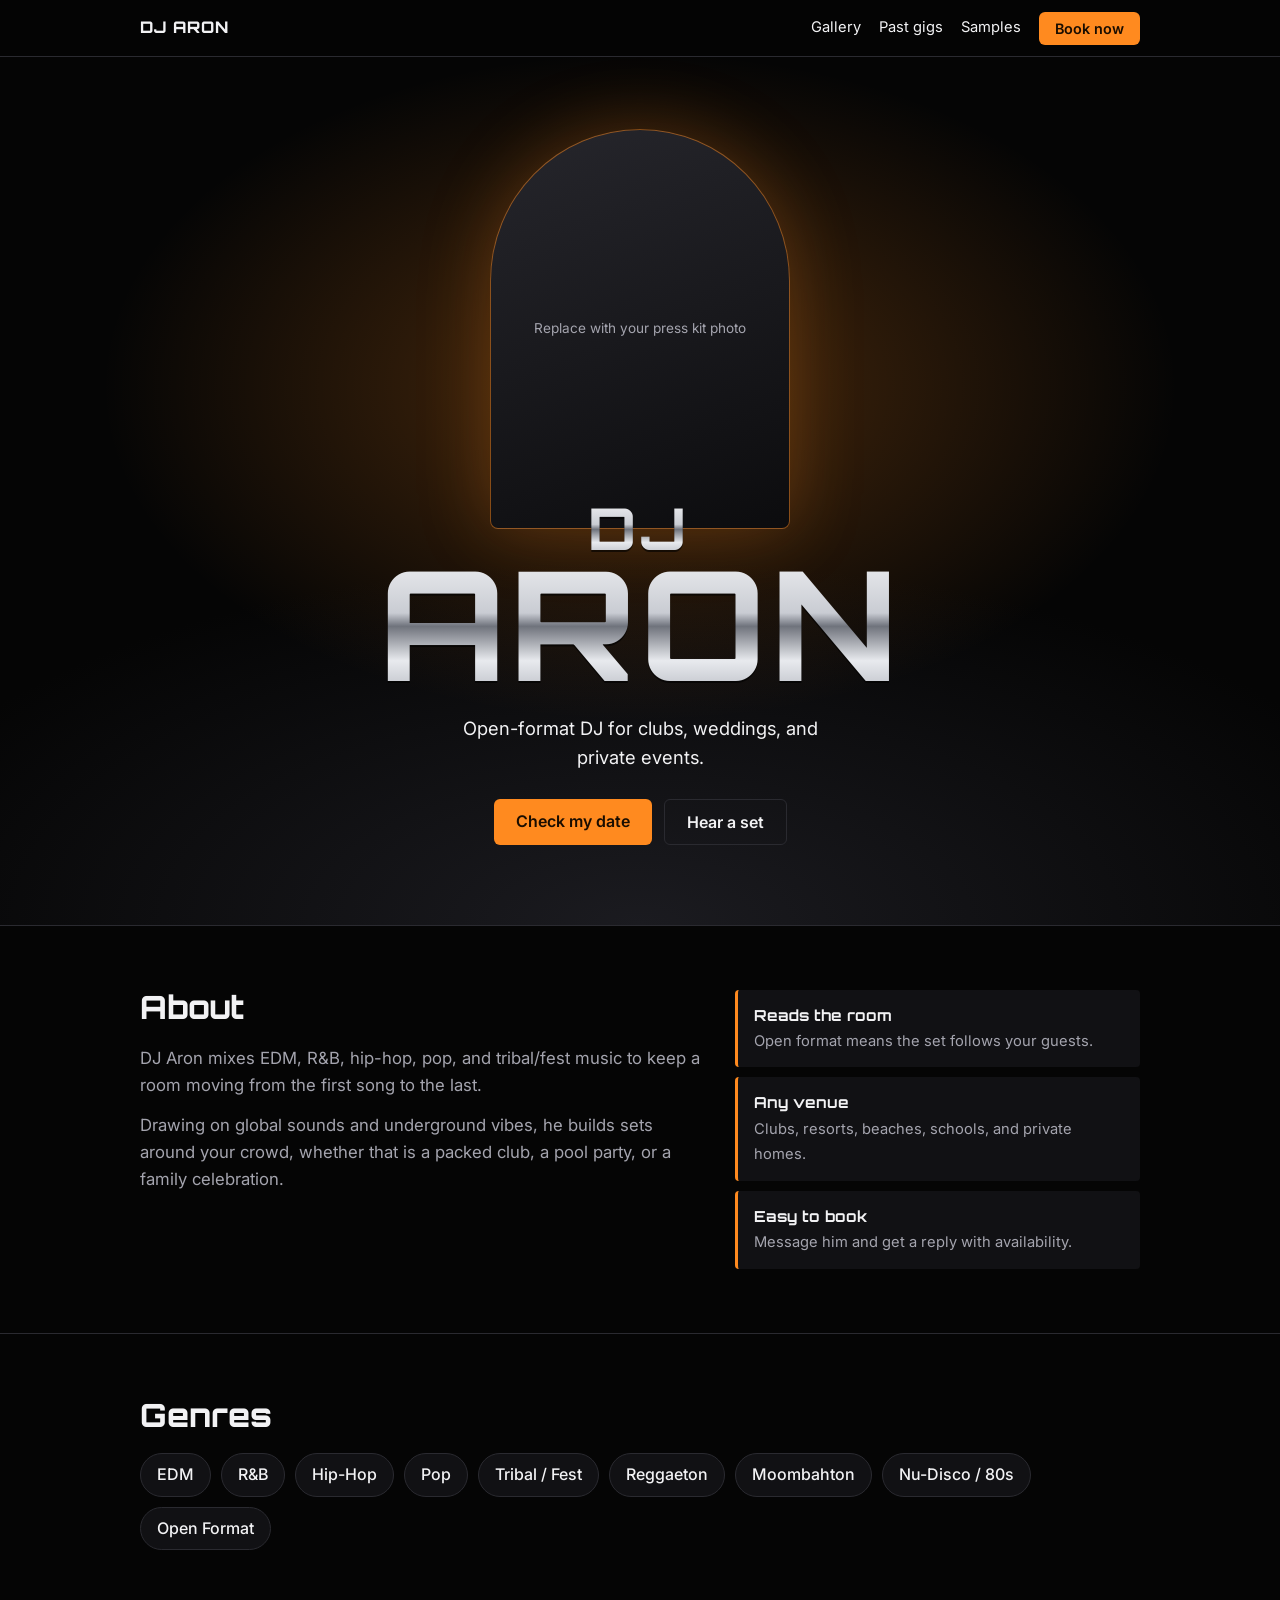
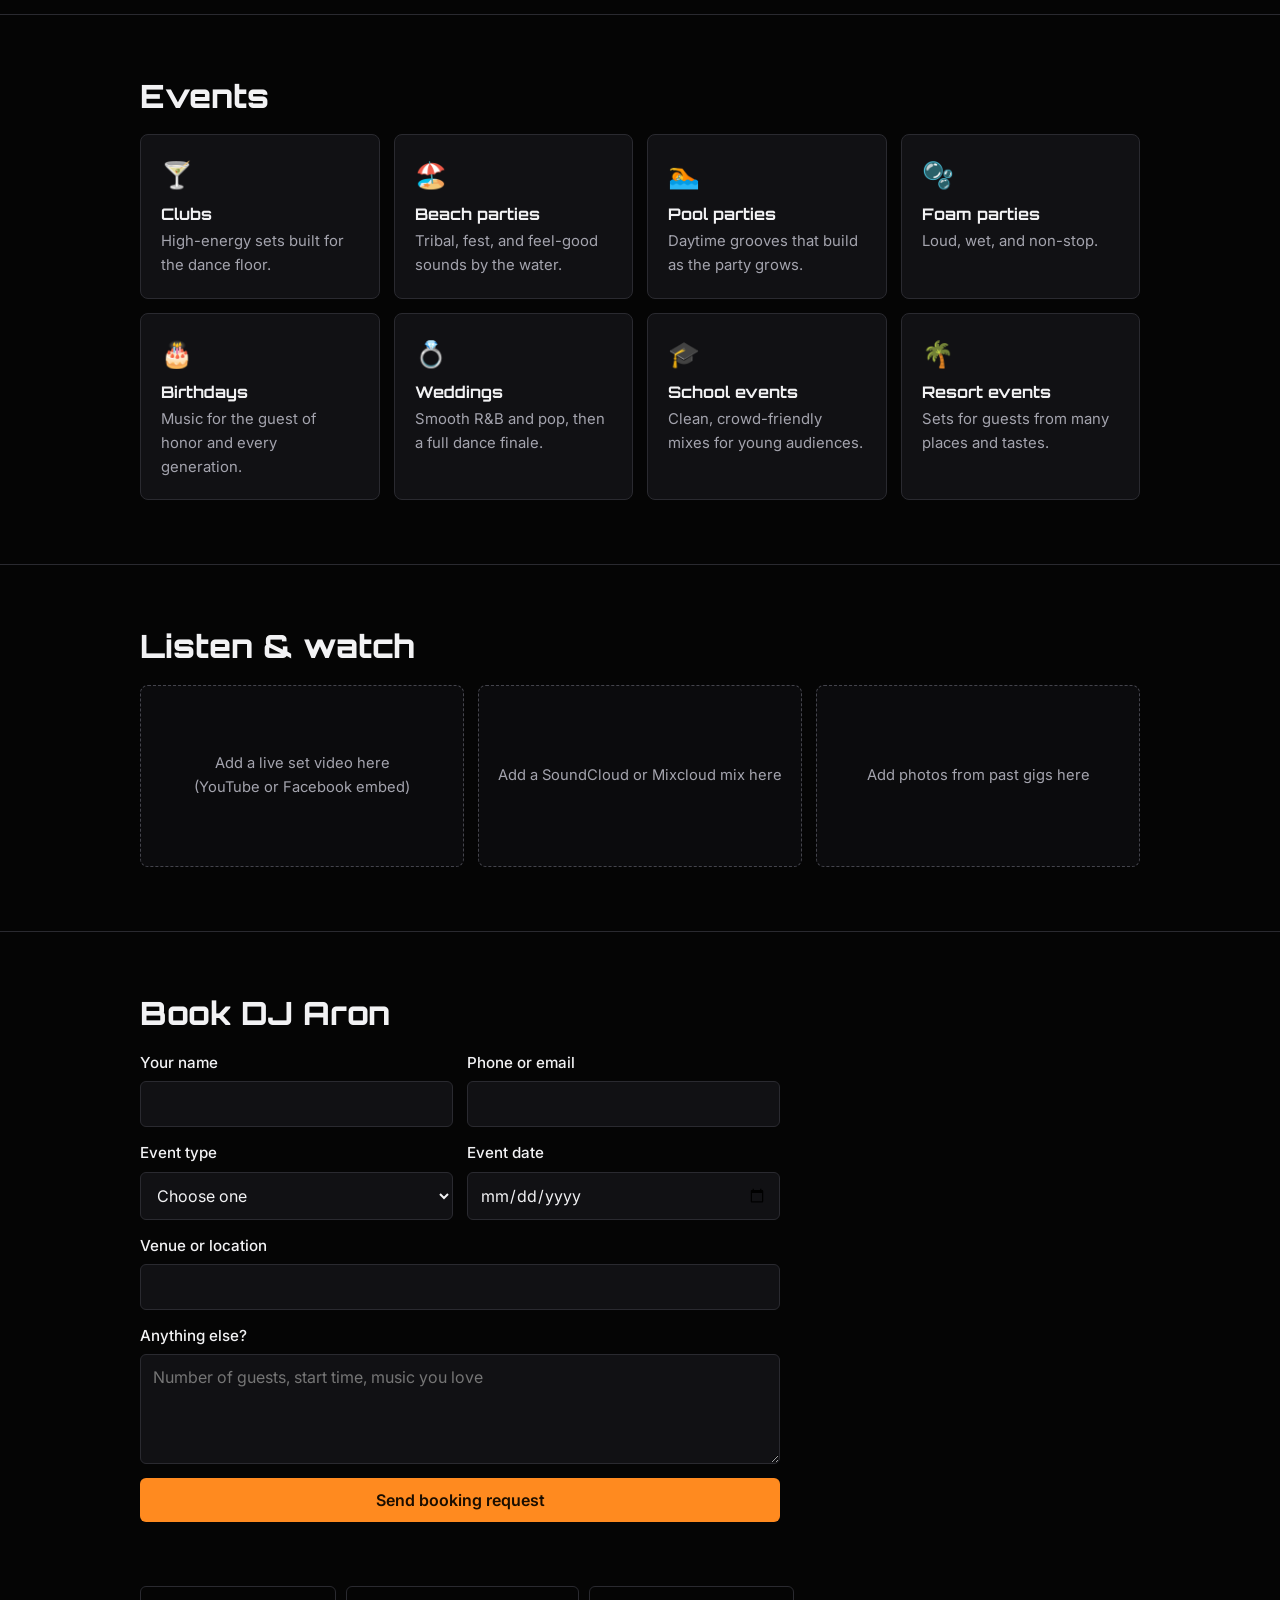
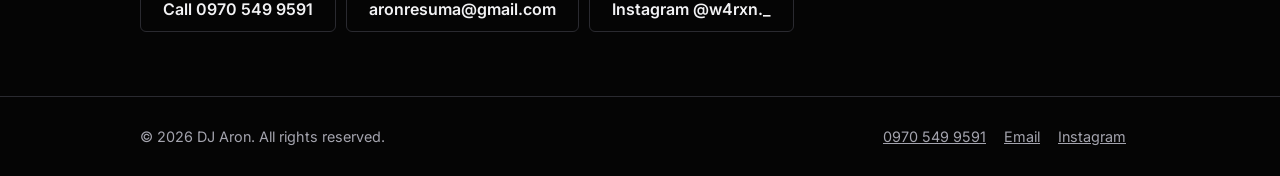
==== index.html @ 05e691f7 "Add files via upload" ====
<!DOCTYPE html>
<html lang="en">
<head>
  <meta charset="utf-8">
  <!-- Makes the page fit phone screens -->
  <meta name="viewport" content="width=device-width, initial-scale=1">
  <title>DJ Aron | Open-Format DJ for Parties, Weddings &amp; Events</title>

  <!-- Google Fonts (needs internet). Orbitron = headings, Inter = body text -->
  <link rel="preconnect" href="https://fonts.googleapis.com">
  <link href="https://fonts.googleapis.com/css2?family=Orbitron:wght@600;800&family=Inter:wght@400;500;600&display=swap" rel="stylesheet">

  <!-- Connects the CSS file (the look) -->
  <link rel="stylesheet" href="style.css">
</head>
<body>

  <!-- ===== NAVBAR ===== -->
  <nav>
    <div class="wrap">
      <a class="mark" href="#top">DJ ARON</a>
      <div class="links">
        <a href="gallery.html">Gallery</a>
        <a href="past-gigs.html">Past gigs</a>
        <a href="samples.html">Samples</a>
        <!-- href="#book" jumps to the element with id="book" -->
        <a class="btn" href="#book">Book now</a>
      </div>
    </div>
  </nav>

  <!-- ===== HERO (the first thing visitors see) ===== -->
  <header class="hero" id="top">
    <div class="wrap">
      <!-- To use a real photo: delete this div and write
           <img class="photo" src="aron.jpg" alt="DJ Aron">
           (put aron.jpg in the same folder as this file) -->
      <div class="photo" role="img" aria-label="Photo of DJ Aron">Replace with your press kit photo</div>

      <h1 class="logo" aria-label="DJ Aron">
        <span class="dj chrome">DJ</span><br>
        <span class="name chrome">ARON</span>
      </h1>

      <p class="tag">Open-format DJ for clubs, weddings, and private events.</p>

      <div class="row">
        <a class="btn" href="#book">Check my date</a>
        <a class="btn ghost" href="#sets">Hear a set</a>
      </div>
    </div>
  </header>

  <!-- ===== ABOUT ===== -->
  <section id="about">
    <div class="wrap about">
      <div>
        <h2>About</h2>
        <p>DJ Aron mixes EDM, R&amp;B, hip-hop, pop, and tribal/fest music to keep a room moving from the first song to the last.</p>
        <p>Drawing on global sounds and underground vibes, he builds sets around your crowd, whether that is a packed club, a pool party, or a family celebration.</p>
      </div>
      <ul class="facts">
        <li><b>Reads the room</b><span>Open format means the set follows your guests.</span></li>
        <li><b>Any venue</b><span>Clubs, resorts, beaches, schools, and private homes.</span></li>
        <li><b>Easy to book</b><span>Message him and get a reply with availability.</span></li>
      </ul>
    </div>
  </section>

  <!-- ===== GENRES ===== -->
  <section id="genres">
    <div class="wrap">
      <h2>Genres</h2>
      <ul class="chips">
        <li>EDM</li>
        <li>R&amp;B</li>
        <li>Hip-Hop</li>
        <li>Pop</li>
        <li>Tribal / Fest</li>
        <li>Reggaeton</li>
        <li>Moombahton</li>
        <li>Nu-Disco / 80s</li>
        <li>Open Format</li>
      </ul>
    </div>
  </section>

  <!-- ===== EVENTS (copy one card to add a new event type) ===== -->
  <section id="events">
    <div class="wrap">
      <h2>Events</h2>
      <div class="grid">
        <div class="card"><div class="ic">🍸</div><h3>Clubs</h3><p>High-energy sets built for the dance floor.</p></div>
        <div class="card"><div class="ic">🏖️</div><h3>Beach parties</h3><p>Tribal, fest, and feel-good sounds by the water.</p></div>
        <div class="card"><div class="ic">🏊</div><h3>Pool parties</h3><p>Daytime grooves that build as the party grows.</p></div>
        <div class="card"><div class="ic">🫧</div><h3>Foam parties</h3><p>Loud, wet, and non-stop.</p></div>
        <div class="card"><div class="ic">🎂</div><h3>Birthdays</h3><p>Music for the guest of honor and every generation.</p></div>
        <div class="card"><div class="ic">💍</div><h3>Weddings</h3><p>Smooth R&amp;B and pop, then a full dance finale.</p></div>
        <div class="card"><div class="ic">🎓</div><h3>School events</h3><p>Clean, crowd-friendly mixes for young audiences.</p></div>
        <div class="card"><div class="ic">🌴</div><h3>Resort events</h3><p>Sets for guests from many places and tastes.</p></div>
      </div>
    </div>
  </section>

  <!-- ===== LISTEN & WATCH (placeholders: replace with real clips) ===== -->
  <section id="sets">
    <div class="wrap">
      <h2>Listen &amp; watch</h2>
      <div class="sets">
        <div class="clip">Add a live set video here<br>(YouTube or Facebook embed)</div>
        <div class="clip">Add a SoundCloud or Mixcloud mix here</div>
        <div class="clip">Add photos from past gigs here</div>
      </div>
    </div>
  </section>

  <!-- ===== BOOKING FORM ===== -->
  <section id="book">
    <div class="wrap">
      <h2>Book DJ Aron</h2>

      <!-- id="bookingForm" lets script.js find this form -->
      <form id="bookingForm">
        <div class="two">
          <label>Your name
            <input name="name" required autocomplete="name">
          </label>
          <label>Phone or email
            <input name="contact" required>
          </label>
        </div>

        <div class="two">
          <label>Event type
            <select name="type" required>
              <option value="">Choose one</option>
              <option>Club night</option>
              <option>Beach party</option>
              <option>Pool party</option>
              <option>Foam party</option>
              <option>Birthday</option>
              <option>Wedding</option>
              <option>School event</option>
              <option>Resort event</option>
              <option>Other</option>
            </select>
          </label>
          <label>Event date
            <input type="date" name="date" required>
          </label>
        </div>

        <label>Venue or location
          <input name="place" required>
        </label>
        <label>Anything else?
          <textarea name="msg" placeholder="Number of guests, start time, music you love"></textarea>
        </label>

        <button class="btn" type="submit">Send booking request</button>
        <div class="status" id="status" role="status"></div>
      </form>

      <div class="contact">
        <a class="btn ghost" href="tel:09705499591">Call 0970 549 9591</a>
        <a class="btn ghost" href="mailto:aronresuma@gmail.com">aronresuma@gmail.com</a>
        <a class="btn ghost" href="https://www.instagram.com/w4rxn._" target="_blank" rel="noopener">Instagram @w4rxn._</a>
      </div>
    </div>
  </section>

  <!-- ===== FOOTER ===== -->
  <footer>
    <div class="wrap">
      <span>© 2026 DJ Aron. All rights reserved.</span>
      <span>
        <a href="tel:09705499591">0970 549 9591</a>
        <a href="mailto:aronresuma@gmail.com">Email</a>
        <a href="https://www.instagram.com/w4rxn._" target="_blank" rel="noopener">Instagram</a>
      </span>
    </div>
  </footer>

  <!-- Sticky Call / Book bar (only shown on phones, see style.css) -->
  <div class="stick">
    <a class="btn ghost" href="tel:09705499591">Call</a>
    <a class="btn" href="#book">Book now</a>
  </div>

  <!-- Connects the JavaScript file (the behavior). Placed last so the page loads first -->
  <script src="script.js"></script>
</body>
</html>
---- style.css ----
/* =========================================================
   1. VARIABLES: change the whole look from here
   ========================================================= */
:root {
  --bg: #050505;        /* page background */
  --panel: #111114;     /* cards and inputs */
  --line: #2a2a30;      /* thin borders */
  --text: #f2f2f4;      /* main text */
  --muted: #a4a4ae;     /* softer text */
  --accent: #ff8a1f;    /* orange: try changing this! */
  --accent-ink: #1a0d00;/* text color on orange buttons */
  --head: 'Orbitron', 'Arial Black', Impact, sans-serif;
  --body: 'Inter', system-ui, Arial, sans-serif;
}

/* =========================================================
   2. BASICS
   ========================================================= */
html { scroll-behavior: smooth; scroll-padding-top: 70px; }
*, *::before, *::after { box-sizing: border-box; } /* padding won't change box width */

body {
  margin: 0;
  background: var(--bg);
  color: var(--text);
  font: 400 16px/1.6 var(--body);
}

a { color: inherit; }

/* .wrap keeps content centered and not too wide */
.wrap { max-width: 1040px; margin: 0 auto; padding: 0 20px; }

h1, h2, h3 { font-family: var(--head); margin: 0; line-height: 1.1; }
h2 { font-size: clamp(1.4rem, 4vw, 2rem); font-weight: 800; margin-bottom: 20px; }
/* clamp(min, flexible, max) = text that grows with the screen but has limits */

section { padding: 64px 0; border-top: 1px solid var(--line); }

/* Shows a ring when someone uses the keyboard (accessibility) */
:focus-visible { outline: 2px solid var(--accent); outline-offset: 3px; }

/* =========================================================
   3. BUTTONS
   ========================================================= */
.btn {
  display: inline-block;
  background: var(--accent);
  color: var(--accent-ink);
  text-decoration: none;
  padding: 12px 22px;
  border-radius: 6px;
  border: 0;
  font: 600 1rem var(--body);
  cursor: pointer;
}
.btn:hover { filter: brightness(1.1); }
.btn.ghost { background: transparent; color: var(--text); border: 1px solid var(--line); }

/* =========================================================
   4. NAVBAR (stays at the top while scrolling)
   ========================================================= */
nav {
  position: sticky;
  top: 0;
  z-index: 20;
  background: rgba(5, 5, 5, 0.88);
  border-bottom: 1px solid var(--line);
}
/* min-height + flex-wrap lets the menu drop to a second line on small phones */
nav .wrap { display: flex; align-items: center; justify-content: space-between; flex-wrap: wrap; gap: 8px 16px; min-height: 56px; padding-top: 8px; padding-bottom: 8px; }
.links { display: flex; align-items: center; flex-wrap: wrap; gap: 6px 18px; font-size: 0.92rem; }
.links a { text-decoration: none; }
.links a:not(.btn):hover, .links a.active { color: var(--accent); }  /* "active" marks the current page */
.mark { font-family: var(--head); font-weight: 800; text-decoration: none; letter-spacing: 0.06em; }
nav .btn { padding: 8px 16px; font-size: 0.9rem; }

/* =========================================================
   5. HERO
   ========================================================= */
.hero {
  padding: 72px 0 80px;
  text-align: center;
  /* two gradients layered: orange glow on top, dark grey at the bottom */
  background:
    radial-gradient(ellipse 60% 55% at 50% 38%, rgba(255, 138, 31, 0.28), transparent 70%),
    radial-gradient(ellipse 90% 60% at 50% 100%, #1b1b20, transparent 70%);
}

.photo {
  width: min(300px, 70vw);
  aspect-ratio: 3 / 4;
  margin: 0 auto 8px;
  border-radius: 50% 50% 8px 8px / 38% 38% 8px 8px; /* arch shape */
  border: 1px solid rgba(255, 138, 31, 0.5);
  background: linear-gradient(160deg, #26262c, #0c0c0e);
  box-shadow: 0 0 70px rgba(255, 138, 31, 0.25);
  display: grid;
  place-items: center;
  color: var(--muted);
  font-size: 0.85rem;
  padding: 20px;
  object-fit: cover; /* used if you swap in a real <img> */
}

.logo { display: block; font-family: var(--head); font-weight: 800; line-height: 0.9; margin-top: -34px; position: relative; }
.logo .dj   { font-size: clamp(2rem, 8vw, 3.6rem); letter-spacing: 0.1em; }
.logo .name { font-size: clamp(4rem, 19vw, 9.5rem); letter-spacing: 0.03em; }

/* The chrome effect: paint a silver gradient, then cut it to the letter shapes */
.chrome {
  background: linear-gradient(180deg, #fff 0%, #c9ccd3 45%, #6f737c 52%, #e8eaee 70%, #9a9ea8 100%);
  -webkit-background-clip: text;
  background-clip: text;
  color: transparent;
  -webkit-text-fill-color: transparent;
  filter: drop-shadow(0 2px 0 rgba(0, 0, 0, 0.6));
}

.tag { max-width: 34ch; margin: 22px auto 26px; font-size: 1.15rem; }
.hero .row { display: flex; gap: 12px; justify-content: center; flex-wrap: wrap; }

/* =========================================================
   6. ABOUT
   ========================================================= */
.about { display: grid; gap: 28px; }
.about p { max-width: 60ch; color: var(--muted); margin: 0 0 14px; font-size: 1.05rem; }

.facts { list-style: none; padding: 0; margin: 0; display: grid; gap: 10px; }
.facts li { padding: 14px 16px; background: var(--panel); border-left: 3px solid var(--accent); border-radius: 4px; }
.facts b { display: block; font-family: var(--head); font-size: 0.95rem; }
.facts span { color: var(--muted); font-size: 0.92rem; }

/* =========================================================
   7. GENRE CHIPS
   ========================================================= */
.chips { display: flex; flex-wrap: wrap; gap: 10px; padding: 0; margin: 0; list-style: none; }
.chips li { padding: 8px 16px; border: 1px solid var(--line); border-radius: 999px; background: var(--panel); font-weight: 500; }

/* =========================================================
   8. EVENT CARDS
   ========================================================= */
/* auto-fit + minmax = as many columns as fit, each at least 210px wide */
.grid { display: grid; gap: 14px; grid-template-columns: repeat(auto-fit, minmax(210px, 1fr)); }
.card { background: var(--panel); border: 1px solid var(--line); border-radius: 8px; padding: 20px; }
.card .ic { font-size: 1.6rem; }
.card h3 { font-size: 1rem; margin: 10px 0 6px; }
.card p { margin: 0; color: var(--muted); font-size: 0.93rem; }

/* =========================================================
   9. LISTEN & WATCH placeholders
   ========================================================= */
.sets { display: grid; gap: 14px; grid-template-columns: repeat(auto-fit, minmax(250px, 1fr)); }
.clip {
  aspect-ratio: 16 / 9;
  border: 1px dashed #44444c;
  border-radius: 8px;
  display: grid;
  place-items: center;
  text-align: center;
  color: var(--muted);
  padding: 16px;
  background: #0b0b0d;
  font-size: 0.92rem;
}

/* =========================================================
   10. BOOKING FORM
   ========================================================= */
form { display: grid; gap: 14px; max-width: 640px; }
.two { display: grid; gap: 14px; }
label { display: grid; gap: 6px; font-weight: 500; font-size: 0.95rem; }

input, select, textarea {
  width: 100%;
  background: var(--panel);
  color: var(--text);
  border: 1px solid var(--line);
  border-radius: 6px;
  padding: 12px;
  font: 400 1rem var(--body);
}
textarea { min-height: 110px; resize: vertical; }

.status { min-height: 1.4em; color: var(--accent); font-size: 0.95rem; }
.contact { display: flex; flex-wrap: wrap; gap: 10px; margin-top: 28px; }

/* =========================================================
   11. FOOTER
   ========================================================= */
footer { border-top: 1px solid var(--line); padding: 28px 0 96px; color: var(--muted); font-size: 0.9rem; }
footer .wrap { display: flex; flex-wrap: wrap; gap: 12px; justify-content: space-between; }
footer a { margin-right: 14px; }

/* =========================================================
   12. STICKY MOBILE BAR (fixed to the bottom of the screen)
   ========================================================= */
.stick { position: fixed; left: 12px; right: 12px; bottom: 12px; z-index: 30; display: flex; gap: 8px; }
.stick .btn { flex: 1; text-align: center; box-shadow: 0 6px 24px rgba(0, 0, 0, 0.6); }
.stick .btn.ghost { background: #111114; }

/* =========================================================
   13. RESPONSIVE: rules that only apply on wider screens
   ========================================================= */
@media (min-width: 600px) {
  .two { grid-template-columns: 1fr 1fr; }   /* form fields side by side */
}
@media (min-width: 760px) {
  .about { grid-template-columns: 1.4fr 1fr; align-items: start; }
  .stick { display: none; }                  /* hide the phone bar on desktop */
  footer { padding-bottom: 28px; }
}

/* Respect people who turn off animations in their device settings */
@media (prefers-reduced-motion: reduce) {
  html { scroll-behavior: auto; }
}

/* =========================================================
   14. EXTRA PAGES (gallery, past gigs, samples)
   ========================================================= */

/* Page title area at the top of each inner page */
.page-head { padding: 56px 0 8px; }
.page-head p { color: var(--muted); max-width: 56ch; margin: 0; }
.page-head + section { border-top: 0; padding-top: 28px; }

/* ---- Gallery: photo tiles ---- */
.photo-grid { display: grid; gap: 12px; grid-template-columns: repeat(auto-fill, minmax(220px, 1fr)); }
.tile { margin: 0; }
.tile img, .tile .ph {
  width: 100%;
  aspect-ratio: 4 / 5;
  object-fit: cover;          /* crops the photo to fill the tile without stretching */
  border-radius: 8px;
  display: grid;
  place-items: center;
  text-align: center;
  padding: 12px;
  color: var(--muted);
  font-size: 0.88rem;
  background: linear-gradient(160deg, #26262c, #0c0c0e);
  border: 1px dashed #44444c;
}
.tile.wide { grid-column: span 2; }
.tile.wide img, .tile.wide .ph { aspect-ratio: 8 / 5; }
.tile figcaption { margin-top: 8px; color: var(--muted); font-size: 0.9rem; }

/* ---- Past gigs: a vertical timeline ---- */
.gigs { list-style: none; margin: 0; padding: 0; border-left: 2px solid var(--line); }
.gig { position: relative; padding: 0 0 32px 26px; }
.gig::before {                /* the orange dot on the line */
  content: "";
  position: absolute;
  left: -7px; top: 6px;
  width: 12px; height: 12px;
  border-radius: 50%;
  background: var(--accent);
}
.gig .when { color: var(--accent); font-weight: 600; font-size: 0.9rem; }
.gig h3 { font-size: 1.1rem; margin: 4px 0 6px; }
.gig p { margin: 0; color: var(--muted); max-width: 60ch; }
.gig .kind { display: inline-block; margin-top: 10px; padding: 3px 12px; border: 1px solid var(--line); border-radius: 999px; font-size: 0.82rem; }

/* ---- Samples: audio / video cards ---- */
.samples { display: grid; gap: 14px; grid-template-columns: repeat(auto-fit, minmax(280px, 1fr)); }
.sample { background: var(--panel); border: 1px solid var(--line); border-radius: 8px; padding: 20px; }
.sample h3 { font-size: 1.05rem; margin-bottom: 4px; }
.sample .meta { color: var(--muted); font-size: 0.9rem; margin: 0 0 14px; }
.sample audio { width: 100%; }
.sample .slot {               /* placeholder where an embed goes */
  aspect-ratio: 16 / 9;
  display: grid;
  place-items: center;
  text-align: center;
  padding: 12px;
  border: 1px dashed #44444c;
  border-radius: 6px;
  background: #0b0b0d;
  color: var(--muted);
  font-size: 0.88rem;
}
.sample iframe { width: 100%; aspect-ratio: 16 / 9; border: 0; border-radius: 6px; }

/* Call-to-action strip at the bottom of inner pages */
.cta { text-align: center; }
.cta p { color: var(--muted); margin: 0 auto 18px; max-width: 46ch; }
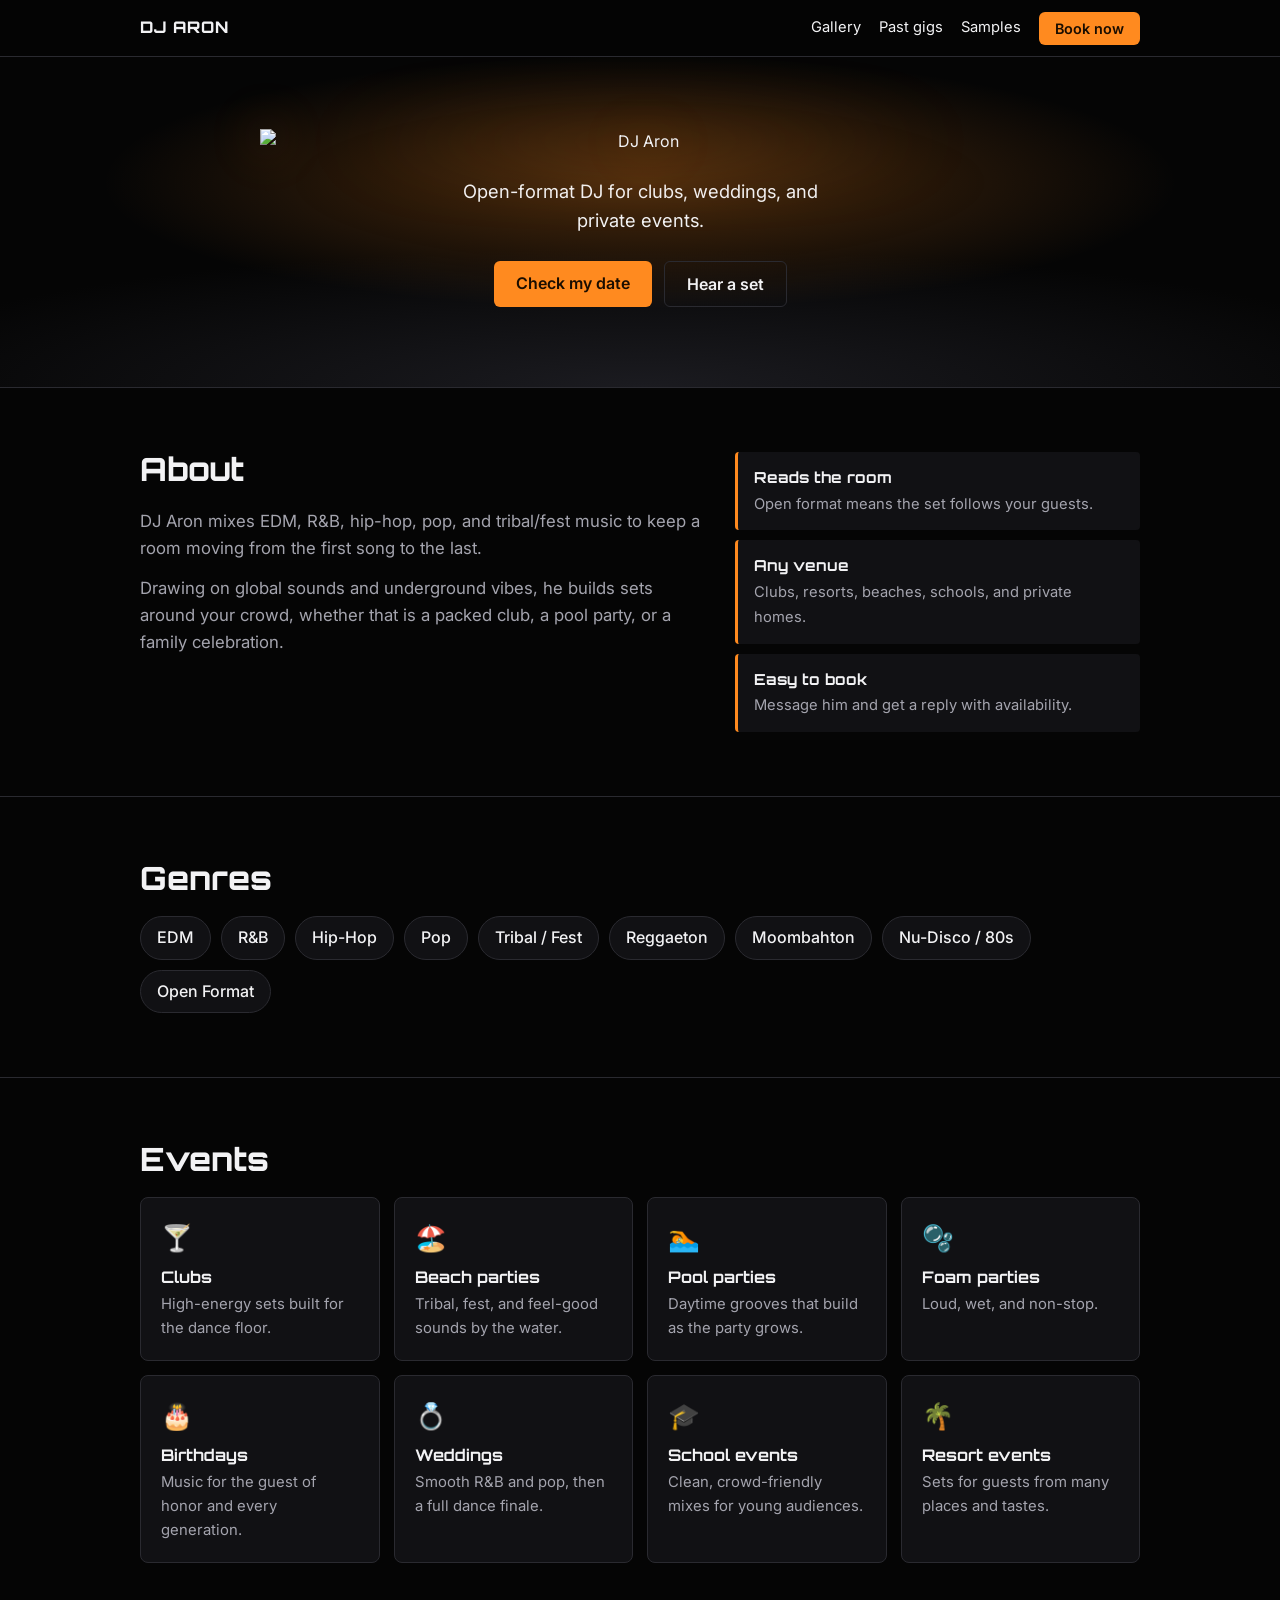
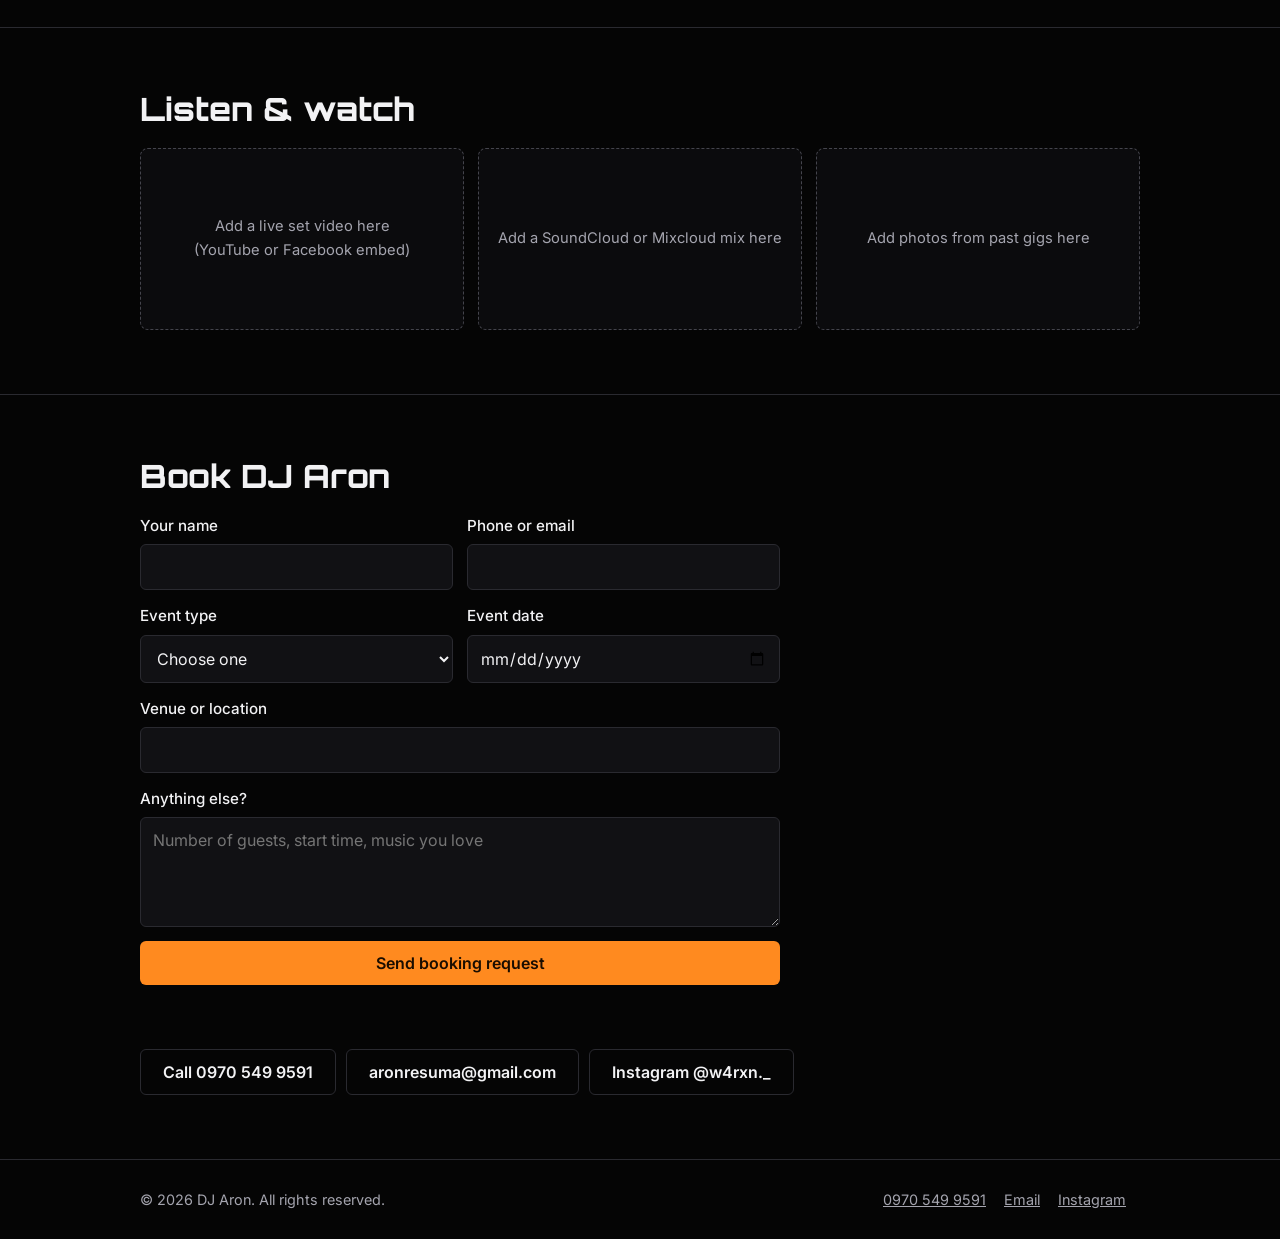
==== commit f706ffa3: "Add files via upload" ====
--- a/index.html
+++ b/index.html
@@ -2,20 +2,14 @@
 <html lang="en">
 <head>
   <meta charset="utf-8">
-  <!-- Makes the page fit phone screens -->
+
   <meta name="viewport" content="width=device-width, initial-scale=1">
   <title>DJ Aron | Open-Format DJ for Parties, Weddings &amp; Events</title>
-
-  <!-- Google Fonts (needs internet). Orbitron = headings, Inter = body text -->
   <link rel="preconnect" href="https://fonts.googleapis.com">
   <link href="https://fonts.googleapis.com/css2?family=Orbitron:wght@600;800&family=Inter:wght@400;500;600&display=swap" rel="stylesheet">
-
-  <!-- Connects the CSS file (the look) -->
   <link rel="stylesheet" href="style.css">
 </head>
 <body>
-
-  <!-- ===== NAVBAR ===== -->
   <nav>
     <div class="wrap">
       <a class="mark" href="#top">DJ ARON</a>
@@ -23,24 +17,18 @@
         <a href="gallery.html">Gallery</a>
         <a href="past-gigs.html">Past gigs</a>
         <a href="samples.html">Samples</a>
-        <!-- href="#book" jumps to the element with id="book" -->
+
         <a class="btn" href="#book">Book now</a>
       </div>
     </div>
   </nav>
 
-  <!-- ===== HERO (the first thing visitors see) ===== -->
   <header class="hero" id="top">
     <div class="wrap">
-      <!-- To use a real photo: delete this div and write
-           <img class="photo" src="aron.jpg" alt="DJ Aron">
-           (put aron.jpg in the same folder as this file) -->
-      <div class="photo" role="img" aria-label="Photo of DJ Aron">Replace with your press kit photo</div>
-
-      <h1 class="logo" aria-label="DJ Aron">
-        <span class="dj chrome">DJ</span><br>
-        <span class="name chrome">ARON</span>
-      </h1>
+      <div class="stage">
+        <img class="cutout" src="images/aron-cutout.png" alt="DJ Aron">
+        <h1 class="sr-only">DJ Aron</h1>
+      </div>
 
       <p class="tag">Open-format DJ for clubs, weddings, and private events.</p>
 
@@ -51,7 +39,6 @@
     </div>
   </header>
 
-  <!-- ===== ABOUT ===== -->
   <section id="about">
     <div class="wrap about">
       <div>
@@ -67,7 +54,6 @@
     </div>
   </section>
 
-  <!-- ===== GENRES ===== -->
   <section id="genres">
     <div class="wrap">
       <h2>Genres</h2>
@@ -85,7 +71,6 @@
     </div>
   </section>
 
-  <!-- ===== EVENTS (copy one card to add a new event type) ===== -->
   <section id="events">
     <div class="wrap">
       <h2>Events</h2>
@@ -102,7 +87,6 @@
     </div>
   </section>
 
-  <!-- ===== LISTEN & WATCH (placeholders: replace with real clips) ===== -->
   <section id="sets">
     <div class="wrap">
       <h2>Listen &amp; watch</h2>
@@ -114,12 +98,10 @@
     </div>
   </section>
 
-  <!-- ===== BOOKING FORM ===== -->
   <section id="book">
     <div class="wrap">
       <h2>Book DJ Aron</h2>
 
-      <!-- id="bookingForm" lets script.js find this form -->
       <form id="bookingForm">
         <div class="two">
           <label>Your name
@@ -169,7 +151,6 @@
     </div>
   </section>
 
-  <!-- ===== FOOTER ===== -->
   <footer>
     <div class="wrap">
       <span>© 2026 DJ Aron. All rights reserved.</span>
@@ -181,13 +162,11 @@
     </div>
   </footer>
 
-  <!-- Sticky Call / Book bar (only shown on phones, see style.css) -->
   <div class="stick">
     <a class="btn ghost" href="tel:09705499591">Call</a>
     <a class="btn" href="#book">Book now</a>
   </div>
 
-  <!-- Connects the JavaScript file (the behavior). Placed last so the page loads first -->
   <script src="script.js"></script>
 </body>
 </html>
--- a/style.css
+++ b/style.css
@@ -1,23 +1,17 @@
-/* =========================================================
-   1. VARIABLES: change the whole look from here
-   ========================================================= */
 :root {
-  --bg: #050505;        /* page background */
-  --panel: #111114;     /* cards and inputs */
-  --line: #2a2a30;      /* thin borders */
-  --text: #f2f2f4;      /* main text */
-  --muted: #a4a4ae;     /* softer text */
-  --accent: #ff8a1f;    /* orange: try changing this! */
-  --accent-ink: #1a0d00;/* text color on orange buttons */
+  --bg: #050505;
+  --panel: #111114;
+  --line: #2a2a30;
+  --text: #f2f2f4;
+  --muted: #a4a4ae;
+  --accent: #ff8a1f;
+  --accent-ink: #1a0d00;
   --head: 'Orbitron', 'Arial Black', Impact, sans-serif;
   --body: 'Inter', system-ui, Arial, sans-serif;
 }
 
-/* =========================================================
-   2. BASICS
-   ========================================================= */
 html { scroll-behavior: smooth; scroll-padding-top: 70px; }
-*, *::before, *::after { box-sizing: border-box; } /* padding won't change box width */
+*, *::before, *::after { box-sizing: border-box; }
 
 body {
   margin: 0;
@@ -28,21 +22,15 @@
 
 a { color: inherit; }
 
-/* .wrap keeps content centered and not too wide */
 .wrap { max-width: 1040px; margin: 0 auto; padding: 0 20px; }
 
 h1, h2, h3 { font-family: var(--head); margin: 0; line-height: 1.1; }
 h2 { font-size: clamp(1.4rem, 4vw, 2rem); font-weight: 800; margin-bottom: 20px; }
-/* clamp(min, flexible, max) = text that grows with the screen but has limits */
 
 section { padding: 64px 0; border-top: 1px solid var(--line); }
 
-/* Shows a ring when someone uses the keyboard (accessibility) */
 :focus-visible { outline: 2px solid var(--accent); outline-offset: 3px; }
 
-/* =========================================================
-   3. BUTTONS
-   ========================================================= */
 .btn {
   display: inline-block;
   background: var(--accent);
@@ -57,9 +45,6 @@
 .btn:hover { filter: brightness(1.1); }
 .btn.ghost { background: transparent; color: var(--text); border: 1px solid var(--line); }
 
-/* =========================================================
-   4. NAVBAR (stays at the top while scrolling)
-   ========================================================= */
 nav {
   position: sticky;
   top: 0;
@@ -67,21 +52,18 @@
   background: rgba(5, 5, 5, 0.88);
   border-bottom: 1px solid var(--line);
 }
-/* min-height + flex-wrap lets the menu drop to a second line on small phones */
+
 nav .wrap { display: flex; align-items: center; justify-content: space-between; flex-wrap: wrap; gap: 8px 16px; min-height: 56px; padding-top: 8px; padding-bottom: 8px; }
 .links { display: flex; align-items: center; flex-wrap: wrap; gap: 6px 18px; font-size: 0.92rem; }
 .links a { text-decoration: none; }
-.links a:not(.btn):hover, .links a.active { color: var(--accent); }  /* "active" marks the current page */
+.links a:not(.btn):hover, .links a.active { color: var(--accent); }
 .mark { font-family: var(--head); font-weight: 800; text-decoration: none; letter-spacing: 0.06em; }
 nav .btn { padding: 8px 16px; font-size: 0.9rem; }
 
-/* =========================================================
-   5. HERO
-   ========================================================= */
 .hero {
   padding: 72px 0 80px;
   text-align: center;
-  /* two gradients layered: orange glow on top, dark grey at the bottom */
+
   background:
     radial-gradient(ellipse 60% 55% at 50% 38%, rgba(255, 138, 31, 0.28), transparent 70%),
     radial-gradient(ellipse 90% 60% at 50% 100%, #1b1b20, transparent 70%);
@@ -91,7 +73,7 @@
   width: min(300px, 70vw);
   aspect-ratio: 3 / 4;
   margin: 0 auto 8px;
-  border-radius: 50% 50% 8px 8px / 38% 38% 8px 8px; /* arch shape */
+  border-radius: 50% 50% 8px 8px / 38% 38% 8px 8px;
   border: 1px solid rgba(255, 138, 31, 0.5);
   background: linear-gradient(160deg, #26262c, #0c0c0e);
   box-shadow: 0 0 70px rgba(255, 138, 31, 0.25);
@@ -100,14 +82,13 @@
   color: var(--muted);
   font-size: 0.85rem;
   padding: 20px;
-  object-fit: cover; /* used if you swap in a real <img> */
+  object-fit: cover;
 }
 
 .logo { display: block; font-family: var(--head); font-weight: 800; line-height: 0.9; margin-top: -34px; position: relative; }
 .logo .dj   { font-size: clamp(2rem, 8vw, 3.6rem); letter-spacing: 0.1em; }
 .logo .name { font-size: clamp(4rem, 19vw, 9.5rem); letter-spacing: 0.03em; }
 
-/* The chrome effect: paint a silver gradient, then cut it to the letter shapes */
 .chrome {
   background: linear-gradient(180deg, #fff 0%, #c9ccd3 45%, #6f737c 52%, #e8eaee 70%, #9a9ea8 100%);
   -webkit-background-clip: text;
@@ -120,9 +101,6 @@
 .tag { max-width: 34ch; margin: 22px auto 26px; font-size: 1.15rem; }
 .hero .row { display: flex; gap: 12px; justify-content: center; flex-wrap: wrap; }
 
-/* =========================================================
-   6. ABOUT
-   ========================================================= */
 .about { display: grid; gap: 28px; }
 .about p { max-width: 60ch; color: var(--muted); margin: 0 0 14px; font-size: 1.05rem; }
 
@@ -131,25 +109,15 @@
 .facts b { display: block; font-family: var(--head); font-size: 0.95rem; }
 .facts span { color: var(--muted); font-size: 0.92rem; }
 
-/* =========================================================
-   7. GENRE CHIPS
-   ========================================================= */
 .chips { display: flex; flex-wrap: wrap; gap: 10px; padding: 0; margin: 0; list-style: none; }
 .chips li { padding: 8px 16px; border: 1px solid var(--line); border-radius: 999px; background: var(--panel); font-weight: 500; }
 
-/* =========================================================
-   8. EVENT CARDS
-   ========================================================= */
-/* auto-fit + minmax = as many columns as fit, each at least 210px wide */
 .grid { display: grid; gap: 14px; grid-template-columns: repeat(auto-fit, minmax(210px, 1fr)); }
 .card { background: var(--panel); border: 1px solid var(--line); border-radius: 8px; padding: 20px; }
 .card .ic { font-size: 1.6rem; }
 .card h3 { font-size: 1rem; margin: 10px 0 6px; }
 .card p { margin: 0; color: var(--muted); font-size: 0.93rem; }
 
-/* =========================================================
-   9. LISTEN & WATCH placeholders
-   ========================================================= */
 .sets { display: grid; gap: 14px; grid-template-columns: repeat(auto-fit, minmax(250px, 1fr)); }
 .clip {
   aspect-ratio: 16 / 9;
@@ -164,9 +132,6 @@
   font-size: 0.92rem;
 }
 
-/* =========================================================
-   10. BOOKING FORM
-   ========================================================= */
 form { display: grid; gap: 14px; max-width: 640px; }
 .two { display: grid; gap: 14px; }
 label { display: grid; gap: 6px; font-weight: 500; font-size: 0.95rem; }
@@ -185,53 +150,37 @@
 .status { min-height: 1.4em; color: var(--accent); font-size: 0.95rem; }
 .contact { display: flex; flex-wrap: wrap; gap: 10px; margin-top: 28px; }
 
-/* =========================================================
-   11. FOOTER
-   ========================================================= */
 footer { border-top: 1px solid var(--line); padding: 28px 0 96px; color: var(--muted); font-size: 0.9rem; }
 footer .wrap { display: flex; flex-wrap: wrap; gap: 12px; justify-content: space-between; }
 footer a { margin-right: 14px; }
 
-/* =========================================================
-   12. STICKY MOBILE BAR (fixed to the bottom of the screen)
-   ========================================================= */
 .stick { position: fixed; left: 12px; right: 12px; bottom: 12px; z-index: 30; display: flex; gap: 8px; }
 .stick .btn { flex: 1; text-align: center; box-shadow: 0 6px 24px rgba(0, 0, 0, 0.6); }
 .stick .btn.ghost { background: #111114; }
 
-/* =========================================================
-   13. RESPONSIVE: rules that only apply on wider screens
-   ========================================================= */
 @media (min-width: 600px) {
-  .two { grid-template-columns: 1fr 1fr; }   /* form fields side by side */
+  .two { grid-template-columns: 1fr 1fr; }
 }
 @media (min-width: 760px) {
   .about { grid-template-columns: 1.4fr 1fr; align-items: start; }
-  .stick { display: none; }                  /* hide the phone bar on desktop */
+  .stick { display: none; }
   footer { padding-bottom: 28px; }
 }
 
-/* Respect people who turn off animations in their device settings */
 @media (prefers-reduced-motion: reduce) {
   html { scroll-behavior: auto; }
 }
 
-/* =========================================================
-   14. EXTRA PAGES (gallery, past gigs, samples)
-   ========================================================= */
-
-/* Page title area at the top of each inner page */
 .page-head { padding: 56px 0 8px; }
 .page-head p { color: var(--muted); max-width: 56ch; margin: 0; }
 .page-head + section { border-top: 0; padding-top: 28px; }
 
-/* ---- Gallery: photo tiles ---- */
 .photo-grid { display: grid; gap: 12px; grid-template-columns: repeat(auto-fill, minmax(220px, 1fr)); }
 .tile { margin: 0; }
 .tile img, .tile .ph {
   width: 100%;
   aspect-ratio: 4 / 5;
-  object-fit: cover;          /* crops the photo to fill the tile without stretching */
+  object-fit: cover;
   border-radius: 8px;
   display: grid;
   place-items: center;
@@ -246,10 +195,9 @@
 .tile.wide img, .tile.wide .ph { aspect-ratio: 8 / 5; }
 .tile figcaption { margin-top: 8px; color: var(--muted); font-size: 0.9rem; }
 
-/* ---- Past gigs: a vertical timeline ---- */
 .gigs { list-style: none; margin: 0; padding: 0; border-left: 2px solid var(--line); }
 .gig { position: relative; padding: 0 0 32px 26px; }
-.gig::before {                /* the orange dot on the line */
+.gig::before {
   content: "";
   position: absolute;
   left: -7px; top: 6px;
@@ -262,13 +210,12 @@
 .gig p { margin: 0; color: var(--muted); max-width: 60ch; }
 .gig .kind { display: inline-block; margin-top: 10px; padding: 3px 12px; border: 1px solid var(--line); border-radius: 999px; font-size: 0.82rem; }
 
-/* ---- Samples: audio / video cards ---- */
 .samples { display: grid; gap: 14px; grid-template-columns: repeat(auto-fit, minmax(280px, 1fr)); }
 .sample { background: var(--panel); border: 1px solid var(--line); border-radius: 8px; padding: 20px; }
 .sample h3 { font-size: 1.05rem; margin-bottom: 4px; }
 .sample .meta { color: var(--muted); font-size: 0.9rem; margin: 0 0 14px; }
 .sample audio { width: 100%; }
-.sample .slot {               /* placeholder where an embed goes */
+.sample .slot {
   aspect-ratio: 16 / 9;
   display: grid;
   place-items: center;
@@ -282,6 +229,29 @@
 }
 .sample iframe { width: 100%; aspect-ratio: 16 / 9; border: 0; border-radius: 6px; }
 
-/* Call-to-action strip at the bottom of inner pages */
 .cta { text-align: center; }
 .cta p { color: var(--muted); margin: 0 auto 18px; max-width: 46ch; }
+
+.stage { position: relative; width: min(760px, 100%); margin: 0 auto; }
+.stage::before {
+  content: "";
+  position: absolute;
+  inset: 8% 6% 4%;
+  background: radial-gradient(ellipse at 50% 45%, rgba(255, 138, 31, 0.6), transparent 68%);
+  filter: blur(36px);
+}
+.cutout {
+  position: relative;
+  display: block;
+  width: 100%;
+  height: auto;
+  filter: drop-shadow(0 0 26px rgba(255, 138, 31, 0.45));
+}
+.sr-only {
+  position: absolute;
+  width: 1px;
+  height: 1px;
+  overflow: hidden;
+  clip: rect(0 0 0 0);
+  white-space: nowrap;
+}
